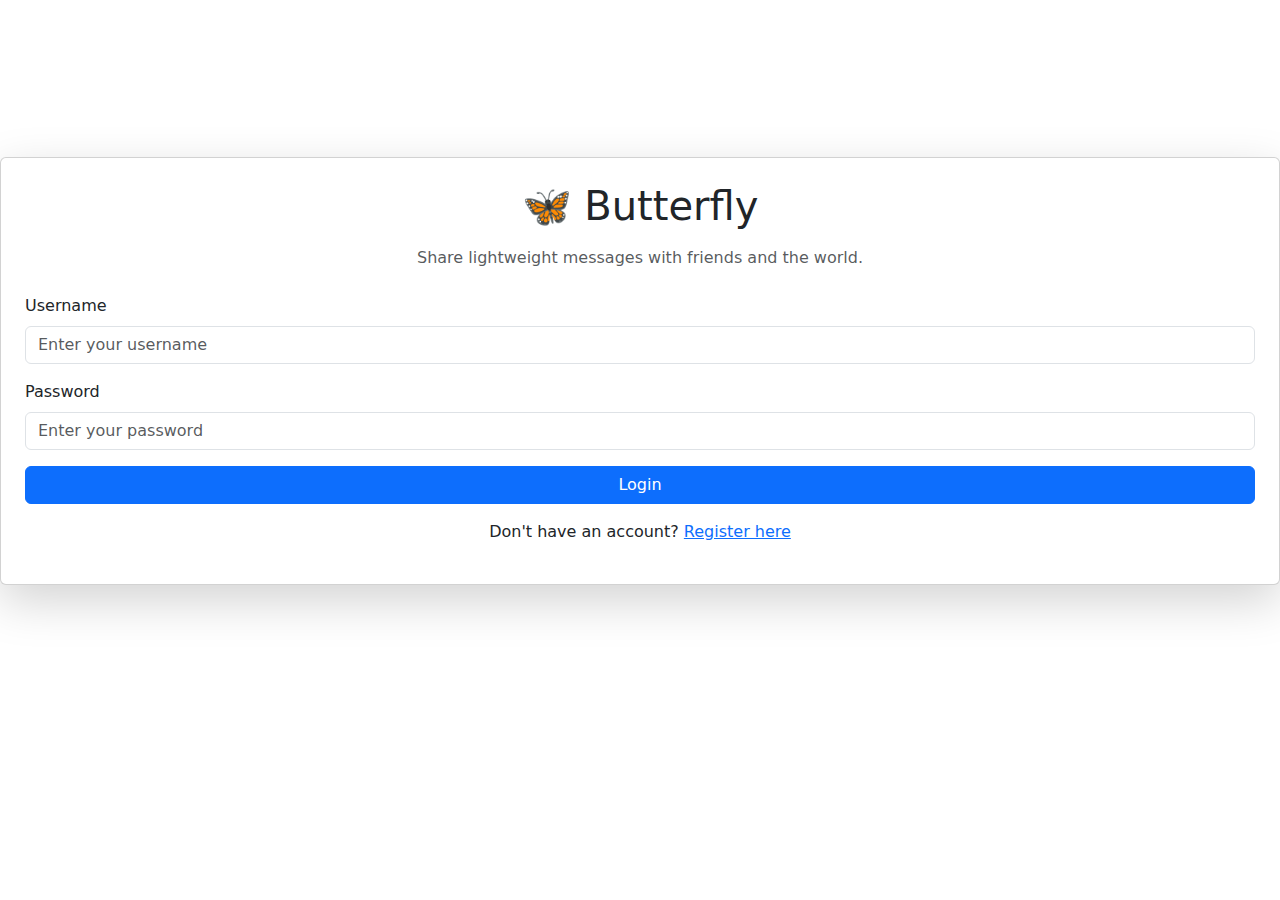
==== test.html @ c7d400e0 "vdtest" ====
<!DOCTYPE html>
<html lang="en">
<head>
    <meta charset="UTF-8">
    <meta name="viewport" content="width=device-width, initial-scale=1.0">
    <title>Butterfly | Home</title>
    <link rel="stylesheet" href="global.css">
    <link rel="stylesheet" href="https://cdn.jsdelivr.net/npm/bootstrap@5.3.0/dist/css/bootstrap.min.css">
</head>
<body>
    <!-- Video Background -->
    <video autoplay muted loop id="videoBackground">
        <source src="assets/video1.mp4" type="video/mp4">
        
    </video>

    <!-- Overlay -->
    <div class="overlay">
        <div class="card p-4 shadow-lg">
            <h1 class="text-center mb-3">🦋 Butterfly</h1>
            <p class="text-center text-muted mb-4">
                Share lightweight messages with friends and the world.
            </p>
            <form id="loginForm">
                <div class="mb-3">
                    <label for="username" class="form-label">Username</label>
                    <input type="text" class="form-control" id="username" placeholder="Enter your username" required>
                </div>
                <div class="mb-3">
                    <label for="password" class="form-label">Password</label>
                    <input type="password" class="form-control" id="password" placeholder="Enter your password" required>
                </div>
                <button type="submit" class="btn btn-primary w-100">Login</button>
            </form>
            <p class="text-center mt-3">
                Don't have an account? <a href="registration.html">Register here</a>
            </p>
        </div>
    </div>

    <script src="auth.js"></script>
    <script src="landing.js"></script>
</body>
</html>
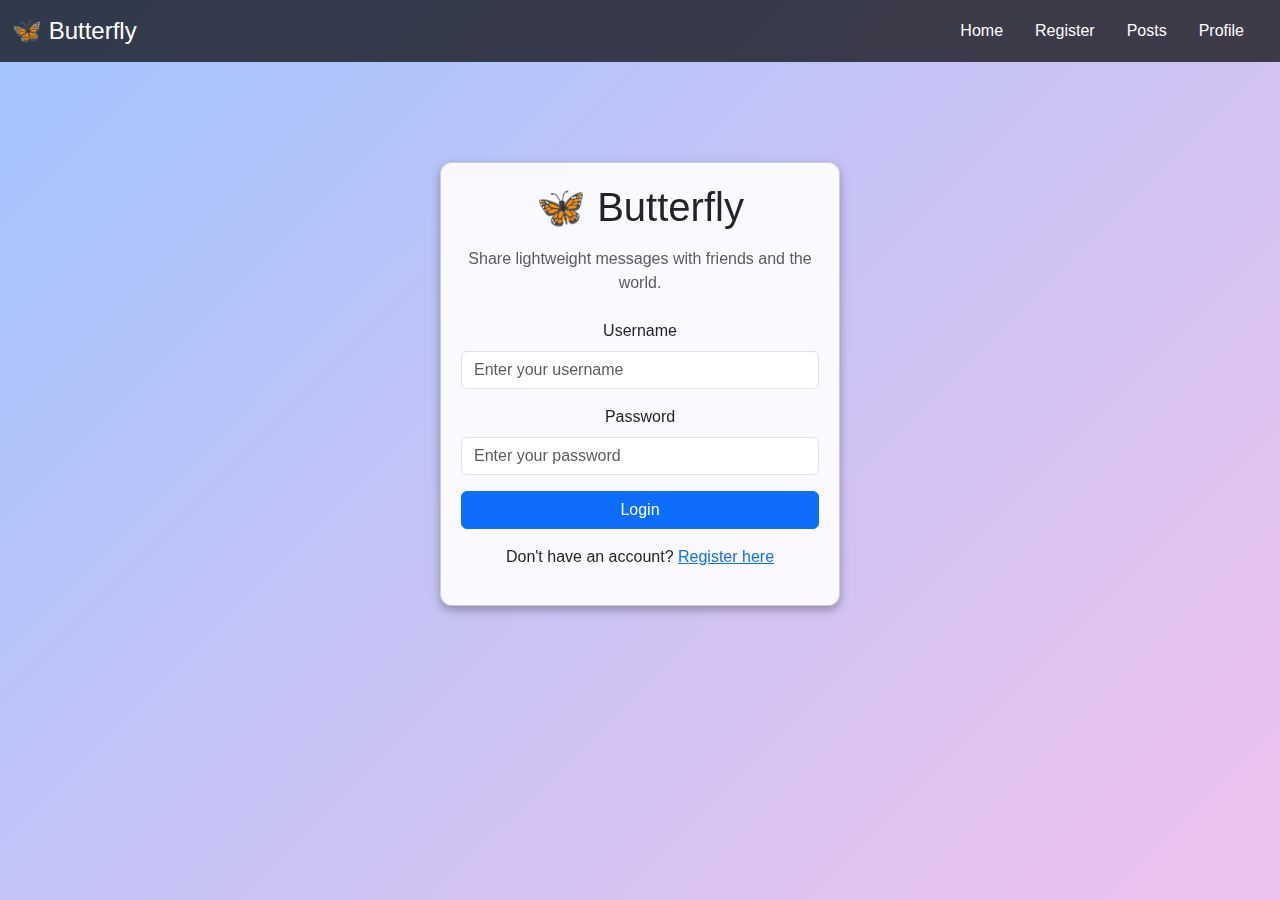
==== commit 0a95c89e: "style" ====
--- a/test.html
+++ b/test.html
@@ -6,17 +6,88 @@
     <title>Butterfly | Home</title>
     <link rel="stylesheet" href="global.css">
     <link rel="stylesheet" href="https://cdn.jsdelivr.net/npm/bootstrap@5.3.0/dist/css/bootstrap.min.css">
+    <style>
+        /* Animated Gradient Background */
+        body {
+            margin: 0;
+            font-family: Arial, sans-serif;
+            background: linear-gradient(-45deg, #ff9a9e, #fad0c4, #fbc2eb, #a1c4fd);
+            background-size: 400% 400%;
+            animation: gradientBG 15s ease infinite;
+        }
+
+        @keyframes gradientBG {
+            0% { background-position: 0% 50%; }
+            50% { background-position: 100% 50%; }
+            100% { background-position: 0% 50%; }
+        }
+
+        .container {
+            position: relative;
+            z-index: 1;
+            padding-top: 100px;
+        }
+
+        /* Navbar Customization */
+        .navbar {
+            background-color: rgba(0, 0, 0, 0.7);
+            z-index: 2;
+        }
+        .navbar-brand {
+            font-size: 1.5rem;
+        }
+        .navbar-nav .nav-link {
+            color: white !important;
+            font-size: 1rem;
+            margin-right: 1rem;
+        }
+        .navbar-nav .nav-link:hover {
+            text-decoration: underline;
+        }
+
+        /* Card Style */
+        .card {
+            background-color: rgba(255, 255, 255, 0.9);
+            border-radius: 12px;
+            padding: 20px;
+            text-align: center;
+            box-shadow: 0 4px 10px rgba(0, 0, 0, 0.3);
+            backdrop-filter: blur(10px);
+            max-width: 400px;
+            margin: auto;
+        }
+    </style>
 </head>
 <body>
-    <!-- Video Background -->
-    <video autoplay muted loop id="videoBackground">
-        <source src="assets/video1.mp4" type="video/mp4">
-        
-    </video>
+    <!-- Navbar -->
+    <nav class="navbar navbar-expand-lg navbar-dark">
+        <div class="container-fluid">
+            <a class="navbar-brand" href="#">🦋 Butterfly</a>
+            <button class="navbar-toggler" type="button" data-bs-toggle="collapse" data-bs-target="#navbarNav" aria-controls="navbarNav" aria-expanded="false" aria-label="Toggle navigation">
+                <span class="navbar-toggler-icon"></span>
+            </button>
+            <div class="collapse navbar-collapse" id="navbarNav">
+                <ul class="navbar-nav ms-auto">
+                    <li class="nav-item">
+                        <a class="nav-link" href="index.html">Home</a>
+                    </li>
+                    <li class="nav-item">
+                        <a class="nav-link" href="registration.html">Register</a>
+                    </li>
+                    <li class="nav-item">
+                        <a class="nav-link" href="posts.html">Posts</a>
+                    </li>
+                    <li class="nav-item">
+                        <a class="nav-link" href="profile.html">Profile</a>
+                    </li>
+                </ul>
+            </div>
+        </div>
+    </nav>
 
-    <!-- Overlay -->
-    <div class="overlay">
-        <div class="card p-4 shadow-lg">
+    <!-- Login Form -->
+    <div class="container">
+        <div class="card">
             <h1 class="text-center mb-3">🦋 Butterfly</h1>
             <p class="text-center text-muted mb-4">
                 Share lightweight messages with friends and the world.
@@ -40,5 +111,6 @@
 
     <script src="auth.js"></script>
     <script src="landing.js"></script>
+    <script src="https://cdn.jsdelivr.net/npm/bootstrap@5.3.0/dist/js/bootstrap.bundle.min.js"></script>
 </body>
 </html>
